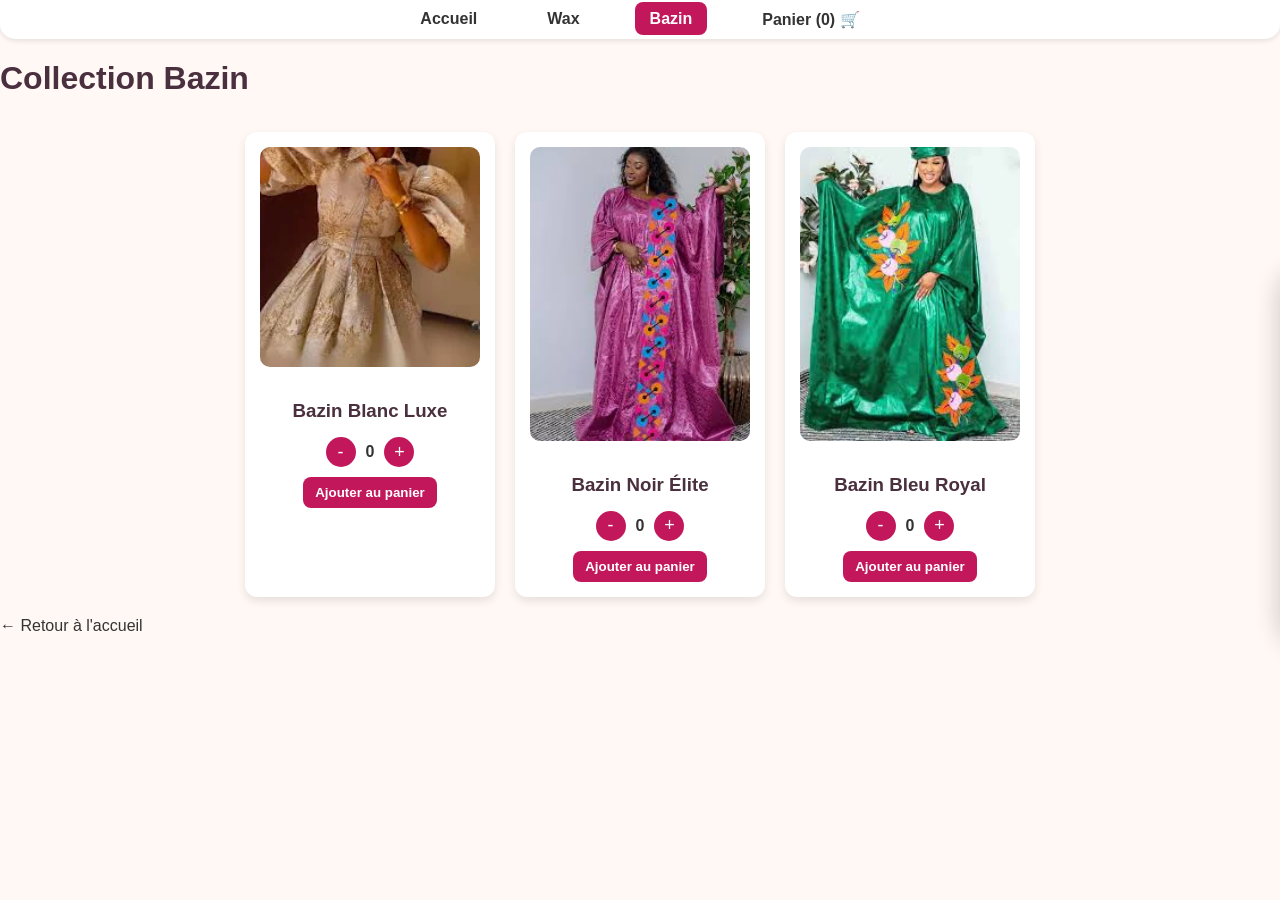
==== bazin.html @ dd642d02 "modification complete du site" ====
<!DOCTYPE html>
<html lang="fr">

<head>
    <meta charset="UTF-8">
    <meta name="viewport" content="width=device-width, initial-scale=1.0">
    <title>Collection Bazin - Rynel'Shop</title>
    <link rel="stylesheet" href="style.css">
</head>

<body>

    <!-- NAVIGATION -->
    <nav>
        <ul>
            <li><a href="index.html">Accueil</a></li>
            <li><a href="wax.html">Wax</a></li>
            <li><a href="bazin.html" class="active">Bazin</a></li>
            <li><a href="#" onclick="togglePanier()">Panier (<span id="compteur">0</span>) 🛒</a></li>
        </ul>
    </nav>

    <h1>Collection Bazin</h1>

    <div class="products-container">
        <!-- Produit 1 -->
        <div class="product" data-id="bazin1" data-price="8000">
            <img src="images/bazin1.jpg" alt="Bazin Blanc">
            <h3 class="product-name">Bazin Blanc Luxe</h3>
            <div class="quantity">
                <button class="minus">-</button>
                <span class="number">0</span>
                <button class="plus">+</button>
            </div>
            <button class="add-to-cart">Ajouter au panier</button>
        </div>

        <!-- Produit 2 -->
        <div class="product" data-id="bazin2" data-price="9000">
            <img src="images/bazin2.jpg" alt="Bazin Noir">
            <h3 class="product-name">Bazin Noir Élite</h3>
            <div class="quantity">
                <button class="minus">-</button>
                <span class="number">0</span>
                <button class="plus">+</button>
            </div>
            <button class="add-to-cart">Ajouter au panier</button>
        </div>

        <!-- Produit 3 -->
        <div class="product" data-id="bazin3" data-price="9500">
            <img src="images/bazin3.jpg" alt="Bazin Bleu">
            <h3 class="product-name">Bazin Bleu Royal</h3>
            <div class="quantity">
                <button class="minus">-</button>
                <span class="number">0</span>
                <button class="plus">+</button>
            </div>
            <button class="add-to-cart">Ajouter au panier</button>
        </div>
    </div>

    <a href="index.html">← Retour à l'accueil</a>

    <!-- PANIER -->
    <div id="panier">
        <h3>Panier 🛒</h3>
        <div id="liste-panier"></div>
        <p id="total-general"></p>
        <button onclick="viderPanier()" class="btn danger">Vider le panier</button>
        <button onclick="envoyerWhatsApp()" class="btn">Commander via WhatsApp</button>
        <button onclick="fermerPanier()" class="btn">Fermer</button>
    </div>

    <script src="script.js"></script>
</body>

</html>
---- style.css ----
/* ==========================
   GENERAL
========================== */
body {
    font-family: 'Poppins', sans-serif;
    margin: 0;
    padding: 0;
    background: #fff8f5;
    color: #333;
}

h1,
h2,
h3 {
    font-weight: 600;
    margin-bottom: 15px;
    color: #4a2f3e;
    /* couleur élégante sombre */
}

a {
    text-decoration: none;
    color: inherit;
}

/* ==========================
   NAVIGATION
========================== */
nav {
    background-color: #fff;
    /* fond blanc sobre */
    box-shadow: 0 2px 5px rgba(0, 0, 0, 0.1);
    padding: 10px 30px;
    position: sticky;
    top: 0;
    z-index: 100;
    border-bottom-left-radius: 15px;
    border-bottom-right-radius: 15px;
}

nav ul {
    list-style: none;
    display: flex;
    justify-content: center;
    margin: 0;
    padding: 0;
}

nav ul li {
    margin: 0 20px;
}

nav ul li a {
    text-decoration: none;
    color: #333;
    font-weight: 600;
    padding: 8px 15px;
    border-radius: 8px;
    transition: background 0.3s, color 0.3s;
}

nav ul li a:hover {
    background-color: #f5f0f0;
    color: #c2185b;
}

nav ul li a.active {
    background-color: #c2185b;
    color: #fff;
}

/* ==========================
   HERO
========================== */
.hero {
    height: 400px;
    display: flex;
    flex-direction: column;
    justify-content: center;
    align-items: center;
    text-align: center;
    color: #fff;
    background: url('images/hero.jpg') center/cover no-repeat;
}

.hero h1 {
    font-size: 3rem;
    margin-bottom: 10px;
}

.hero p {
    font-size: 1.5rem;
}

/* ==========================
   SECTIONS
========================== */
section {
    padding: 50px 20px;
    max-width: 1200px;
    margin: auto;
}

#about,
#contact {
    background-color: #fff;
    border-radius: 15px;
    box-shadow: 0 4px 10px rgba(0, 0, 0, 0.05);
    margin-bottom: 40px;
    padding: 30px;
}

#about p,
#contact p {
    font-size: 16px;
    line-height: 1.6;
}

/* ==========================
   COLLECTIONS
========================== */
.collections {
    display: flex;
    justify-content: center;
    gap: 20px;
    flex-wrap: wrap;
}

.collection-card {
    position: relative;
    display: block;
    border-radius: 15px;
    overflow: hidden;
    width: 250px;
    text-align: center;
    box-shadow: 0 4px 15px rgba(0, 0, 0, 0.1);
    transition: transform 0.3s;
}

.collection-card img {
    width: 100%;
    height: 250px;
    object-fit: cover;
}

.collection-card .collection-overlay {
    position: absolute;
    bottom: 0;
    width: 100%;
    background: rgba(194, 24, 91, 0.8);
    color: #fff;
    padding: 10px 0;
    font-weight: bold;
    font-size: 1.2rem;
}

.collection-card:hover {
    transform: translateY(-5px);
}

/* ==========================
   PRODUITS
========================== */
.products-container {
    display: flex;
    gap: 20px;
    padding: 20px;
    flex-wrap: wrap;
    justify-content: center;
}

.product {
    background: #fff;
    padding: 15px;
    border-radius: 12px;
    box-shadow: 0 4px 10px rgba(0, 0, 0, 0.1);
    text-align: center;
    width: 220px;
}

.product img {
    width: 100%;
    border-radius: 10px;
    margin-bottom: 10px;
}

.quantity {
    display: flex;
    justify-content: center;
    align-items: center;
    margin: 10px 0;
}

.quantity button {
    width: 30px;
    height: 30px;
    border: none;
    background-color: #c2185b;
    color: white;
    border-radius: 50%;
    cursor: pointer;
    font-size: 18px;
}

.quantity span {
    margin: 0 10px;
    font-weight: bold;
    font-size: 16px;
}

.add-to-cart {
    background-color: #c2185b;
    color: white;
    border: none;
    padding: 8px 12px;
    border-radius: 8px;
    cursor: pointer;
    font-weight: bold;
}

/* ==========================
   CONTACT
========================== */
.contact-container {
    display: flex;
    flex-wrap: wrap;
    gap: 20px;
    justify-content: center;
}

.contact-item {
    background-color: #fff0f5;
    padding: 20px;
    border-radius: 12px;
    box-shadow: 0 4px 10px rgba(0, 0, 0, 0.05);
    width: 180px;
    text-align: center;
    font-weight: 500;
}

/* ==========================
   PANIER
========================== */
/* ==========================
   PANIER CLASSE ET ÉLÉGANT
========================== */
#panier {
    position: fixed;
    top: 50%;
    right: -450px;
    /* caché à droite au départ */
    transform: translateY(-50%);
    width: 400px;
    max-height: 80%;
    background: #fff;
    border-radius: 20px 0 0 20px;
    box-shadow: -8px 8px 30px rgba(0, 0, 0, 0.25);
    padding: 25px 20px;
    overflow-y: auto;
    transition: right 0.4s ease, opacity 0.4s ease;
    opacity: 0.95;
    z-index: 2000;
    font-family: 'Poppins', sans-serif;
}

/* Panier visible */
#panier.active {
    right: 0;
}

/* Titre du panier */
#panier h3 {
    text-align: center;
    margin-bottom: 25px;
    font-size: 1.8rem;
    color: #c2185b;
    font-weight: 700;
    letter-spacing: 1px;
}

/* Ligne produit */
.ligne-panier {
    display: flex;
    justify-content: space-between;
    align-items: center;
    padding: 12px 0;
    border-bottom: 1px solid #eee;
    font-size: 15px;
    transition: background 0.3s;
}

.ligne-panier:hover {
    background-color: #fff0f5;
    /* survol élégant */
    border-radius: 10px;
}

/* Nom du produit */
.ligne-panier span:first-child {
    font-weight: 600;
    max-width: 130px;
    overflow: hidden;
    text-overflow: ellipsis;
    white-space: nowrap;
}

/* Quantité et prix */
.ligne-panier span:nth-child(2),
.ligne-panier span:nth-child(3) {
    font-weight: 500;
    color: #555;
}

/* Bouton supprimer */
.ligne-panier button {
    background: transparent;
    border: none;
    color: #c2185b;
    font-size: 18px;
    cursor: pointer;
    transition: color 0.2s;
}

.ligne-panier button:hover {
    color: #f44336;
}

/* Total général */
#total-general {
    margin-top: 20px;
    font-weight: 700;
    font-size: 16px;
    text-align: right;
    padding-top: 10px;
    border-top: 2px solid #eee;
    color: #4a2f3e;
}

/* Réduction et livraison */
#total-general .reduction {
    color: #2e7d32;
    /* vert élégant pour réduction */
    font-weight: 600;
}

#total-general .gratuit {
    color: #c2185b;
    font-weight: 600;
}

/* Boutons du panier */
.btn {
    display: block;
    width: 100%;
    margin-top: 12px;
    padding: 12px 0;
    border: none;
    cursor: pointer;
    font-weight: 600;
    border-radius: 12px;
    font-size: 16px;
    transition: background 0.3s, transform 0.2s;
}

.btn.danger {
    background-color: #f44336;
    color: #fff;
}

.btn.danger:hover {
    background-color: #d32f2f;
    transform: translateY(-2px);
}

.btn:not(.danger) {
    background-color: #c2185b;
    color: #fff;
}

.btn:not(.danger):hover {
    background-color: #ad1457;
    transform: translateY(-2px);
}
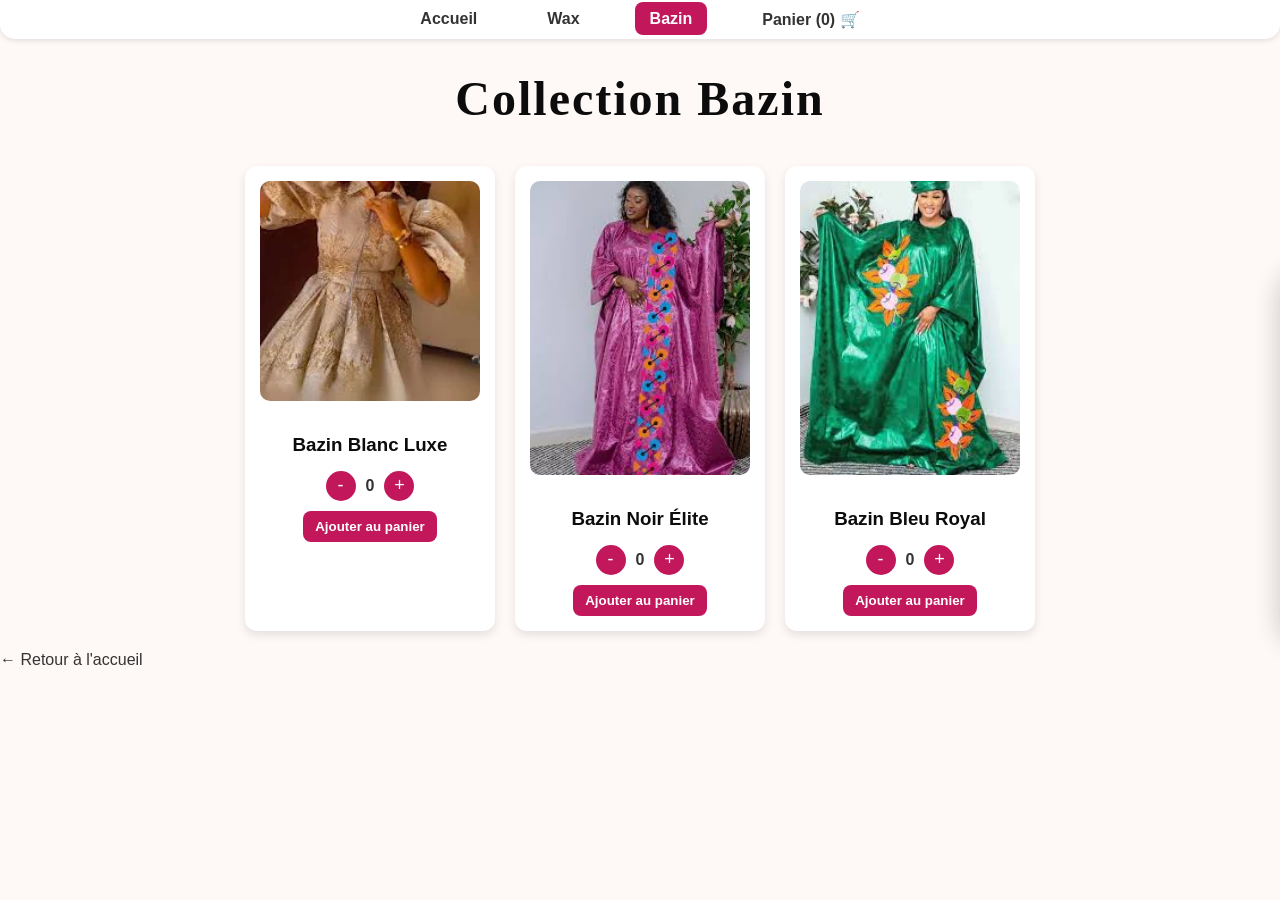
==== commit 999a7e76: "mise à jour, animation" ====
--- a/bazin.html
+++ b/bazin.html
@@ -9,6 +9,25 @@
 </head>
 
 <body>
+    <div class="bubbles">
+        <span></span>
+        <span></span>
+        <span></span>
+        <span></span>
+        <span></span>
+        <span></span>
+        <span></span>
+    </div>
+    <div class="gold-particles">
+        <span></span>
+        <span></span>
+        <span></span>
+        <span></span>
+        <span></span>
+        <span></span>
+        <span></span>
+        <span></span>
+    </div>
 
     <!-- NAVIGATION -->
     <nav>
--- a/style.css
+++ b/style.css
@@ -9,13 +9,29 @@
     color: #333;
 }
 
+
 h1,
 h2,
 h3 {
     font-weight: 600;
     margin-bottom: 15px;
-    color: #4a2f3e;
+    color: #0c0c0c;
     /* couleur élégante sombre */
+}
+
+h1 {
+    /* /* text-align: center;
+    border: none;
+    border-radius: 30px;
+    background: rgb(219, 219, 215);
+    padding: 10px 60px; */
+
+    font-family: 'Playfair Display', serif;
+    font-size: 3rem;
+    text-align: center;
+    margin-bottom: 20px;
+    letter-spacing: 2px;
+
 }
 
 a {
@@ -182,6 +198,18 @@
     width: 100%;
     border-radius: 10px;
     margin-bottom: 10px;
+}
+
+.product:hover {
+    transform: scale(1.1);
+    filter: brightness(1.1);
+    /* text-align: center;
+    background: rgba(255, 255, 255, 0.6);
+    color: var(--gris-foncé); */
+    /* font-family: 'Playfair Display', serif; */
+    /* font-size: 1.6rem;
+    padding: 20px 0; */
+    transition: 0.5s;
 }
 
 .quantity {
@@ -285,12 +313,12 @@
     align-items: center;
     padding: 12px 0;
     border-bottom: 1px solid #eee;
-    font-size: 15px;
+    font-size: 12px;
     transition: background 0.3s;
 }
 
 .ligne-panier:hover {
-    background-color: #fff0f5;
+    background-color: #d3bfc6;
     /* survol élégant */
     border-radius: 10px;
 }
@@ -380,4 +408,214 @@
 .btn:not(.danger):hover {
     background-color: #ad1457;
     transform: translateY(-2px);
+}
+
+/* ========== MEDIA QUERIES ========== */
+@media screen and (max-width: 768px) {
+    .hero h1 {
+        font-size: 2.2rem;
+    }
+
+    .hero p {
+        font-size: 1.1rem;
+    }
+
+    nav ul {
+        flex-direction: row;
+        align-items: center;
+        gap: 25px;
+        font-size: 0.8rem;
+        margin: 2px 2px;
+        padding: 1px 0;
+    }
+
+    .collections,
+    .products-container {
+        grid-template-columns: repeat(auto-fit, minmax(160px, 1fr));
+    }
+}
+
+@media screen and (max-width: 480px) {
+    .hero {
+        height: 40vh;
+    }
+
+    .collections,
+    .products-container {
+        grid-template-columns: 1fr;
+    }
+
+    nav ul li {
+        margin: 2px 0;
+        font-size: 0.7rem;
+        /* margin: 2px 2px; */
+    }
+}
+
+/* ================= BULLES ANIMÉES ================= */
+
+
+/* effet doré luxe */
+.bubbles {
+    position: fixed;
+    width: 100%;
+    height: 100vh;
+    overflow: hidden;
+    top: 0;
+    left: 0;
+    z-index: -1;
+    background: rgba(248, 248, 247, 0.15);
+
+
+    /* derrière le contenu */
+}
+
+.bubbles span {
+    position: absolute;
+    bottom: -100px;
+    width: 40px;
+    height: 40px;
+    background: rgba(17, 17, 17, 0.15);
+    /* rose doux */
+    border-radius: 50%;
+    animation: animate 15s linear infinite;
+}
+
+.bubbles span:nth-child(1) {
+    left: 10%;
+    width: 20px;
+    height: 20px;
+    animation-duration: 12s;
+}
+
+.bubbles span:nth-child(2) {
+    left: 25%;
+    animation-duration: 18s;
+}
+
+.bubbles span:nth-child(3) {
+    left: 40%;
+    width: 25px;
+    height: 25px;
+    animation-duration: 10s;
+}
+
+.bubbles span:nth-child(4) {
+    left: 55%;
+    animation-duration: 22s;
+}
+
+.bubbles span:nth-child(5) {
+    left: 70%;
+    width: 15px;
+    height: 15px;
+    animation-duration: 14s;
+}
+
+.bubbles span:nth-child(6) {
+    left: 85%;
+    animation-duration: 19s;
+}
+
+.bubbles span:nth-child(7) {
+    left: 95%;
+    width: 30px;
+    height: 30px;
+    animation-duration: 16s;
+}
+
+@keyframes animate {
+    0% {
+        transform: translateY(0) scale(1);
+        opacity: 50;
+    }
+
+    100% {
+        transform: translateY(-120vh) scale(1.2);
+        opacity: 10;
+    }
+}
+
+/* ===============================
+   LUXE AFRICAIN - POUSSIÈRE D’OR
+================================= */
+
+.gold-particles {
+    position: fixed;
+    width: 100%;
+    height: 100vh;
+    overflow: hidden;
+    top: 0;
+    left: 0;
+    z-index: -1;
+    /* derrière le contenu */
+    pointer-events: none;
+}
+
+.gold-particles span {
+    position: absolute;
+    bottom: -50px;
+    width: 6px;
+    height: 6px;
+    background: radial-gradient(circle, #FFD700, #b8860b);
+    border-radius: 50%;
+    opacity: 0.7;
+    animation: floatGold 18s linear infinite;
+}
+
+/* Positions variées */
+.gold-particles span:nth-child(1) {
+    left: 5%;
+    animation-duration: 12s;
+}
+
+.gold-particles span:nth-child(2) {
+    left: 15%;
+    animation-duration: 20s;
+}
+
+.gold-particles span:nth-child(3) {
+    left: 30%;
+    animation-duration: 15s;
+}
+
+.gold-particles span:nth-child(4) {
+    left: 45%;
+    animation-duration: 22s;
+}
+
+.gold-particles span:nth-child(5) {
+    left: 60%;
+    animation-duration: 17s;
+}
+
+.gold-particles span:nth-child(6) {
+    left: 75%;
+    animation-duration: 19s;
+}
+
+.gold-particles span:nth-child(7) {
+    left: 85%;
+    animation-duration: 14s;
+}
+
+.gold-particles span:nth-child(8) {
+    left: 95%;
+    animation-duration: 21s;
+}
+
+@keyframes floatGold {
+    0% {
+        transform: translateY(0) scale(1);
+        opacity: 0;
+    }
+
+    20% {
+        opacity: 0.8;
+    }
+
+    100% {
+        transform: translateY(-120vh) scale(1.5);
+        opacity: 0;
+    }
 }
